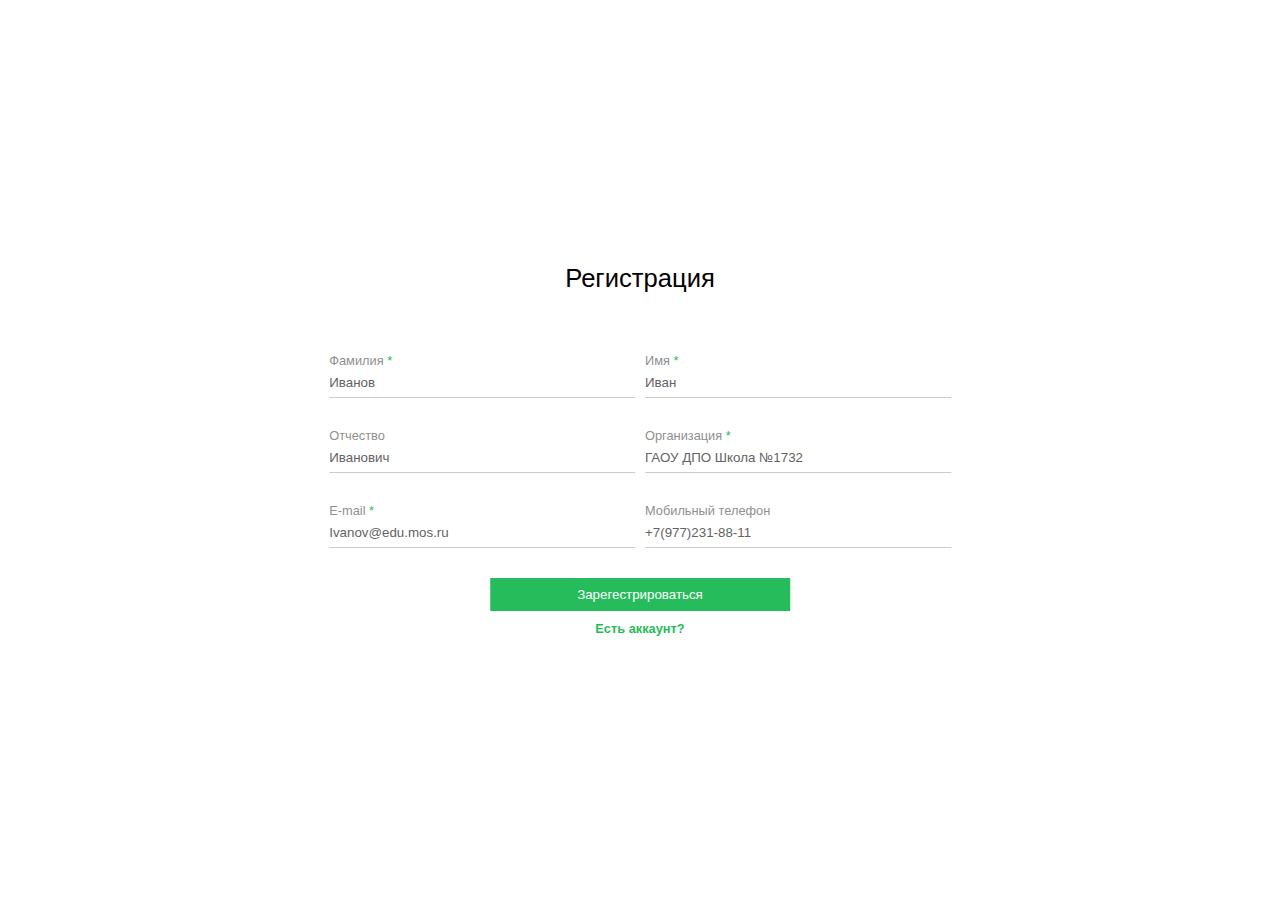
==== registration.html @ cde8a144 "Add files via upload" ====
<!DOCTYPE html>
<html lang="ru">
<head>
  <meta charset="UTF-8">
  <meta http-equiv="X-UA-Compatible" content="IE=edge">
  <meta name="viewport" content="width=device-width, initial-scale=1.0">
  <link rel="stylesheet" href="style.css">
  <title>Регистрация</title>
</head>
<body>
  <form action="#" class="registration" method="get">
    <h2 class="default-title grid-col">Регистрация</h2>
    <label class="default-label">
      Фамилия <span class="default-mark">*</span>
      <input type="text" placeholder="Иванов" class="default-input" required>
    </label>
    <label class="default-label">
      Имя <span class="default-mark">*</span>
      <input type="text" placeholder="Иван" class="default-input" required>
    </label>
    <label class="default-label">
      Отчество
      <input type="text" placeholder="Иванович" class="default-input">
    </label>
    <label class="default-label registration__label">
      Организация <span class="default-mark">*</span>
      <input type="text" placeholder="ГАОУ ДПО Школа №1732" class="default-input" required>
    </label>
    <label class="default-label">
      E-mail <span class="default-mark">*</span>
      <input type="email" placeholder="Ivanov@edu.mos.ru" class="default-input" required>
    </label>
    <label class="default-label">
      Мобильный телефон 
      <input type="tel" placeholder="+7(977)231-88-11" class="default-input">
    </label>
    <button class="default-btn grid-col" type="submit">Зарегестрироваться</button>
    <a href="index.html" class="default-link grid-col registration__link">Есть аккаунт?</a>
  </form>
</body>
</html>
---- style.css ----
*{
	padding: 0;
	margin: 0;
	border: 0;
}
*,*:before,*:after{
	-moz-box-sizing: border-box;
	-webkit-box-sizing: border-box;
	box-sizing: border-box;
}
:focus,:active{outline: none;}
a:focus,a:active{outline: none;}

html,body{
	height: 100%;
	width: 100%;
  font-family: 'Segoe UI', Tahoma, Geneva, Verdana, sans-serif;
}

input,button,textarea{font-family:inherit;}

input::-ms-clear{display: none;}
button{cursor: pointer;}
button::-moz-focus-inner {padding:0;border:0;}
ul li{list-style: none;}
/* img{vertical-align: top;} */

h1,h2,h3,h4,h5,h6{font-size:inherit;font-weight: 400;}

.form {
  position: absolute;
  top: 50%;
  left: 50%;
  transform: translate(-50%, -50%);
  width: 100%;
  max-width: 600px;
  padding: 0 15px;
  display: flex;
  flex-direction: column;
  align-items: center;
}

.default-title {
  font-size: 1.6em;
  font-weight: 500;
  margin: 0 auto 50px;
}

.default-label {
  font-size: 0.8em;
  color: #909090;
  text-align: start;
  width: 100%;
}

.default-input {
  width: 100%;
  border-bottom: 1px solid #cdcccc;
  margin-bottom: 20px;
  padding: 7px 0;
}

.default-input::placeholder {
  color: #646363;
  font-size: 1em;
}

.default-btn {
  max-width: 300px;
  width: 100%;
  background-color: #27bc5b;
  color: #ffffff;
  padding: 9px;
  margin-top: 12px;
  margin: 12px auto 0;
}

.default-btn:hover {
  background-color: #909090;
}

.default-links {
  font-size: 0.8em;
  margin-top: 20px;
}

.default-link {
  padding: 0 2px;
  color: #27bc5b;
  font-weight: 600;
  text-decoration: none;
  margin: 0 auto;
}

.default-link:hover {
  color: #909090;
}

.registration {
  position: absolute;
  top: 50%;
  left: 50%;
  transform: translate(-50%, -50%);
  display: grid;
  grid-template-columns: repeat(2, 1fr);
  gap: 10px;
}

.default-mark {
  color: #27bc5b;
}

.grid-col {
  grid-column: 1/3;
  margin-top: 0;
}

.registration__label {
  width: 100%;
}

.registration__link {
  font-size: 0.8em;
}

@media (max-width: 426px) {
  .registration {
    grid-template-columns: 1fr;
    width: 100%;
    position: static;
    transform: translate(0, 0);
    padding: 20px;
  }

  .grid-col {
    grid-column: 1/1;
  }
}
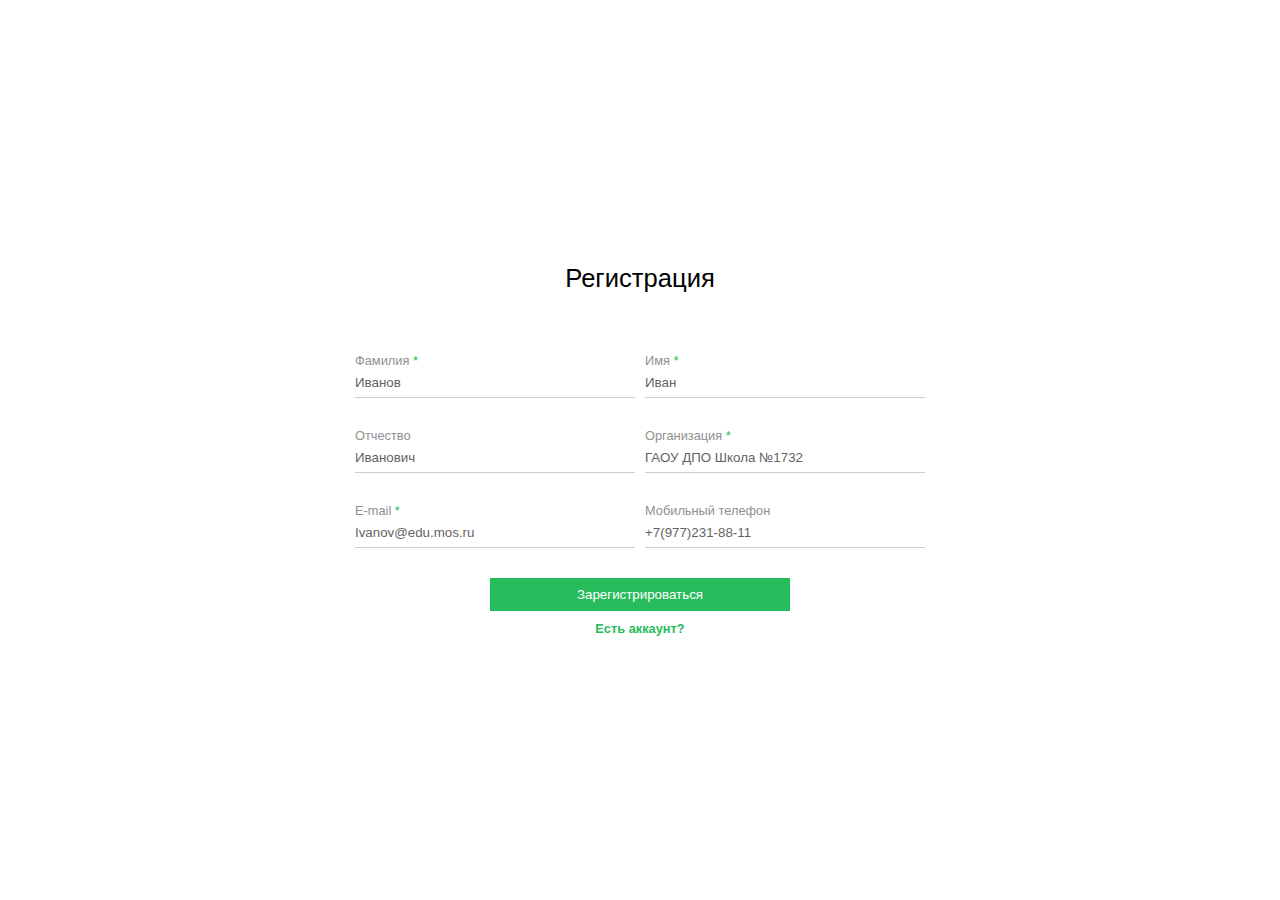
==== commit b66f9b22: "Add files via upload" ====
--- a/registration.html
+++ b/registration.html
@@ -3,7 +3,7 @@
 <head>
   <meta charset="UTF-8">
   <meta http-equiv="X-UA-Compatible" content="IE=edge">
-  <meta name="viewport" content="width=device-width, initial-scale=1.0">
+  <meta name="viewport" content="width=device-width, initial-scale=1.0  maximum-scale=1">
   <link rel="stylesheet" href="style.css">
   <title>Регистрация</title>
 </head>
@@ -34,7 +34,7 @@
       Мобильный телефон 
       <input type="tel" placeholder="+7(977)231-88-11" class="default-input">
     </label>
-    <button class="default-btn grid-col" type="submit">Зарегестрироваться</button>
+    <button class="default-btn grid-col" type="submit">Зарегистрироваться</button>
     <a href="index.html" class="default-link grid-col registration__link">Есть аккаунт?</a>
   </form>
 </body>
--- a/style.css
+++ b/style.css
@@ -58,6 +58,7 @@
   border-bottom: 1px solid #cdcccc;
   margin-bottom: 20px;
   padding: 7px 0;
+  border-radius: 0;
 }
 
 .default-input::placeholder {
@@ -80,6 +81,9 @@
 }
 
 .default-links {
+  white-space: nowrap;
+  width: 100%;
+  text-align: center;
   font-size: 0.8em;
   margin-top: 20px;
 }
@@ -104,6 +108,9 @@
   display: grid;
   grid-template-columns: repeat(2, 1fr);
   gap: 10px;
+  width: 100%;
+  max-width: 600px;
+  padding: 0 15px;
 }
 
 .default-mark {
@@ -123,6 +130,12 @@
   font-size: 0.8em;
 }
 
+@media (max-width: 768px) {
+  .registration {
+    padding: 50px;
+  }
+}
+
 @media (max-width: 426px) {
   .registration {
     grid-template-columns: 1fr;
@@ -135,4 +148,8 @@
   .grid-col {
     grid-column: 1/1;
   }
+
+  .default-title {
+    margin-bottom: 30px;
+  }
 }